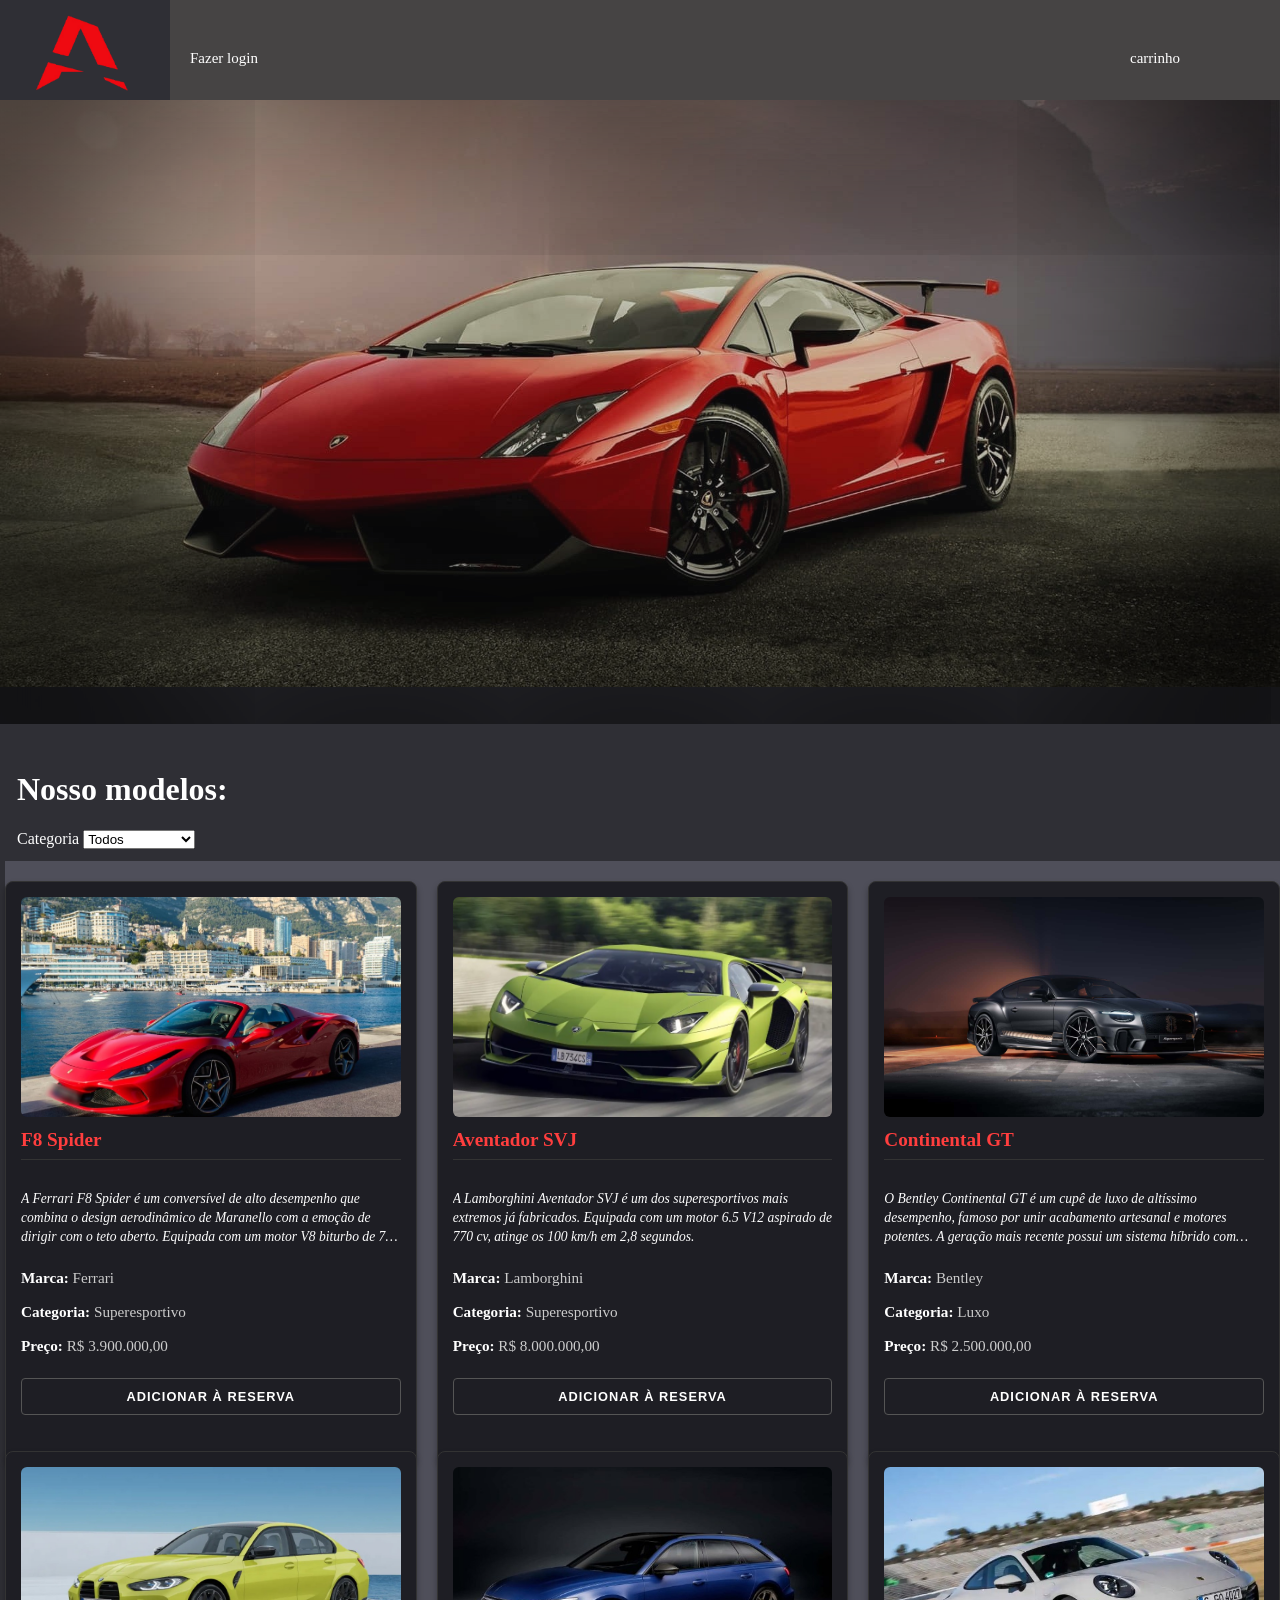
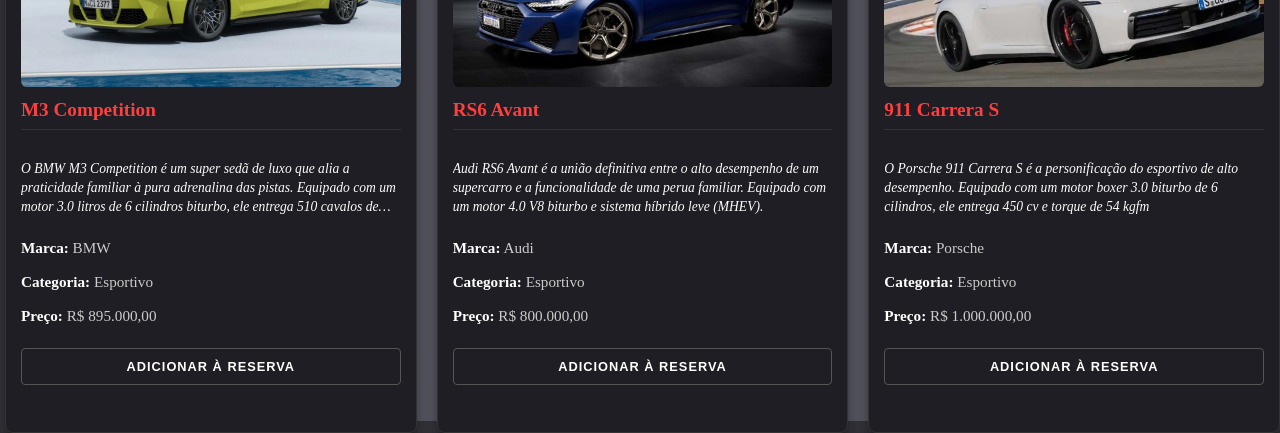
==== index.html @ a8a2beb6 "Ajuste de estrutura e caminhos para compatibilidade com Vercel" ====
<!DOCTYPE html>
<html lang="pt-Br">
<head>
    <meta charset="UTF-8">
    <meta name="viewport" content="width=device-width, initial-scale=1.0">
    <link rel="icon" href="assets/Afavicon.png">
    <link rel="stylesheet" href="style/styleIndex.css">
    <link rel="stylesheet" href="style/catalogo.css">
    <script src="scripts/estilizarScript.js" defer></script>
    <title>Apex Grand Prix</title> 
</head>
<body>
    <header>
        <div id="principalLogo">
            <img  src="assets/AfaviconSemFundo.png" alt="Marca do projeto dev de sistemas">  
        </div>
         <div id="slides">
                <img src="assets/lambo1001px.jpg" alt="" class="carrosslide" style="opacity: 80%;">
                <img src="assets/rolls royce1001px.jpg" alt="" class="carrosslide">
                <img src="assets/ferrari1001px.jpg" alt="" class="carrosslide">
            </div>  <!--Seria legal fazer as imagen se adequarem ao tamanho da tela-->
            <div id="slidesSombra"></div>

    </header>
    <nav>
        <div id="links">
                    <a id="linkLogin" href="login.html">Fazer login <img src="" alt=""></a>
                    <a id="linkCarrinho" href="carrinho.html">carrinho</a>

        </div>
        <div id="fundoPreto"></div>
    </nav>
    <main>
        <h1 id="h1Catalogo">Nosso modelos:</h1>
        <div class ="controls">
            <th>Categoria</th>
            <select id="filtroCategoria" onchange="filtrarCategoria()">
                <option value="Todos" >Todos</option>
                <option value="Superesportivo"> Superesportivo</option>
                <option value="Esportivo">Esportivo</option>
            </select>
        </div>
        <div id="catalogo">
            <script src="scripts/catalogo.js" defer></script>
        </div>
    </main>
</body>
</html>
---- style/styleIndex.css ----
body{
    margin: 0;
    padding: 0;
    color: white;
    background-color: #2f2f35;
    font-family:'Times New Roman', Times, serif;
}main{
    padding-left: 5px;
    position: relative;
    top: 750px;
}#principalLogo{
    display: flex;
    justify-content: center;
    align-items: center;
    background-color: black;
    opacity: 100%;
}#principalLogobcg{
    position: absolute;
    justify-self: center;
    width: 200px;
    height: 200px;
    z-index: 3;
    background-color: black;
    
}
#principalLogo img{
    position: fixed;
    top: 10px;
    left: 20px;
    width: 120px;
    height: 90px;
    border-width: 12px;
    box-shadow: 12px 12px solid black;
    opacity: 100%;
    z-index: 5;
}header h1{
    text-align: center;
}nav{
    background-color:rgb(70, 68, 68);
    height: 100px;
    width: 100%;
    position: fixed;
    top: 0px;
    left: 0px;
    z-index: 4;
    opacity: 100%;
}a{
    color: rgb(255, 255, 255);
    background-color: transparent;
    width: fit-content;
}.carrosslide{
    position: absolute;
    top: 20px;
    width: 100%;
    height: fit-content;
    opacity: 0%;
    transition-duration: 1s;
   
}#slidesSombra {
    position: absolute;
    top: 20px;
    justify-self: center;
    display: block; 
    width: 100%;
    height: 704px;
    opacity: 100%;
    box-shadow: inset 0px 0px 10000px 50px rgba(0, 0, 0, 1);
}#links{
    display: flex;
    justify-items: space-between;
    position: relative;
    top: 40px;
    left: 200px;
    width: 80px;
}#links a{
    padding-left: 40px;
    font-size: 15px;
    opacity: 100%;
    transition-duration: 0.3s;
    text-decoration: none;
}#links a:hover{
    color: #ff3e3e;
    font-size: 17px;
    transition-duration: 0.3s;
}#linkCarrinho {
    position: fixed;
    width: 130px;
    height: 70px;
    top: 50px;
    right: 20px;
}#linkLogin{
    position: fixed;
    top: 50px;
    left: 150px;
}#h1Catalogo{
    padding-left: 12px;
}#fundoPreto{
    position: fixed;
    top: 0px;
    left: 0px;
    height: 100px;
    background-color: #2f2f35;
    width: 170px;
    z-index: 5;
}.controls{
    padding-left: 12px;
    padding-bottom: 12px;
}
---- style/catalogo.css ----
#catalogo{
    width: 100%;
    height: fit-content;
    background-color: #4f4f5a;
    justify-self: center;
    display: grid;
    grid-template-columns: repeat(3, 1fr);
    gap: 20px;
    padding: 20px 0;
    width: 100%;
} 
.produto-card {
    background-color: #1e1e24; 
    border: 1px solid #333;
    border-radius: 8px;
    padding: 15px;
    color: #fff;
    display: flex;
    flex-direction: column;
    height: 100%;
    box-shadow: 0 4px 6px rgba(0, 0, 0, 0.3);
    transition: transform 0.2s ease, box-shadow 0.2s ease;
}
.produto-card:hover {
    transform: translateY(-5px);
    box-shadow: 0 6px 12px rgba(255, 255, 255, 0.1);
    border-color: #ff3e3e; 
}
.produto-card h3 {
    margin-top: 0;
    font-size: 1.2rem;
    color: #ff3e3e; 
    border-bottom: 1px solid #333;
    padding-bottom: 8px;
}
.produto-card p {
    margin: 8px 0;
    font-size: 0.95rem;
    color: #cccccc;
}
.produto-card p strong {
    color: #fff;
}
.produto-card .carro-foto {
    width: 100%;         
    height: 220px;        
    object-fit: cover;    
    border-radius: 6px;   
    margin-bottom: 12px;

}
.produto-card .carro-descricao {
    font-size: 0.85rem;
    color: #fdfdfd;       
    line-height: 1.4;     
    margin: 10px 0 15px 0;
    font-style: italic;  
    
    display: -webkit-box;
    -webkit-line-clamp: 3;
    -webkit-box-orient: vertical;
    overflow: hidden;
}

@media(max-width: 600px) {
    #catalogo{
        grid-template-columns: repeat(1 ,1fr);
    }    
} 

@media(max-width: 800px) {
    #catalogo{
        grid-template-columns: repeat(1, 1fr);
    }     
} 

.btn-add {
    margin-top: 15px;
    background-color: transparent;
    color: #fff;
    border: 1px solid #555;
    padding: 10px 0;
    width: 100%;
    font-size: 0.8rem;
    cursor: pointer;
    border-radius: 4px;
    transition: all 0.2s ease;
    font-weight: bold;
    text-transform: uppercase;
    letter-spacing: 1px;
}

.btn-add:hover {
    border-color: #ff3e3e;
    color: #ff3e3e;
    background-color: rgba(255, 62, 62, 0.05);
}
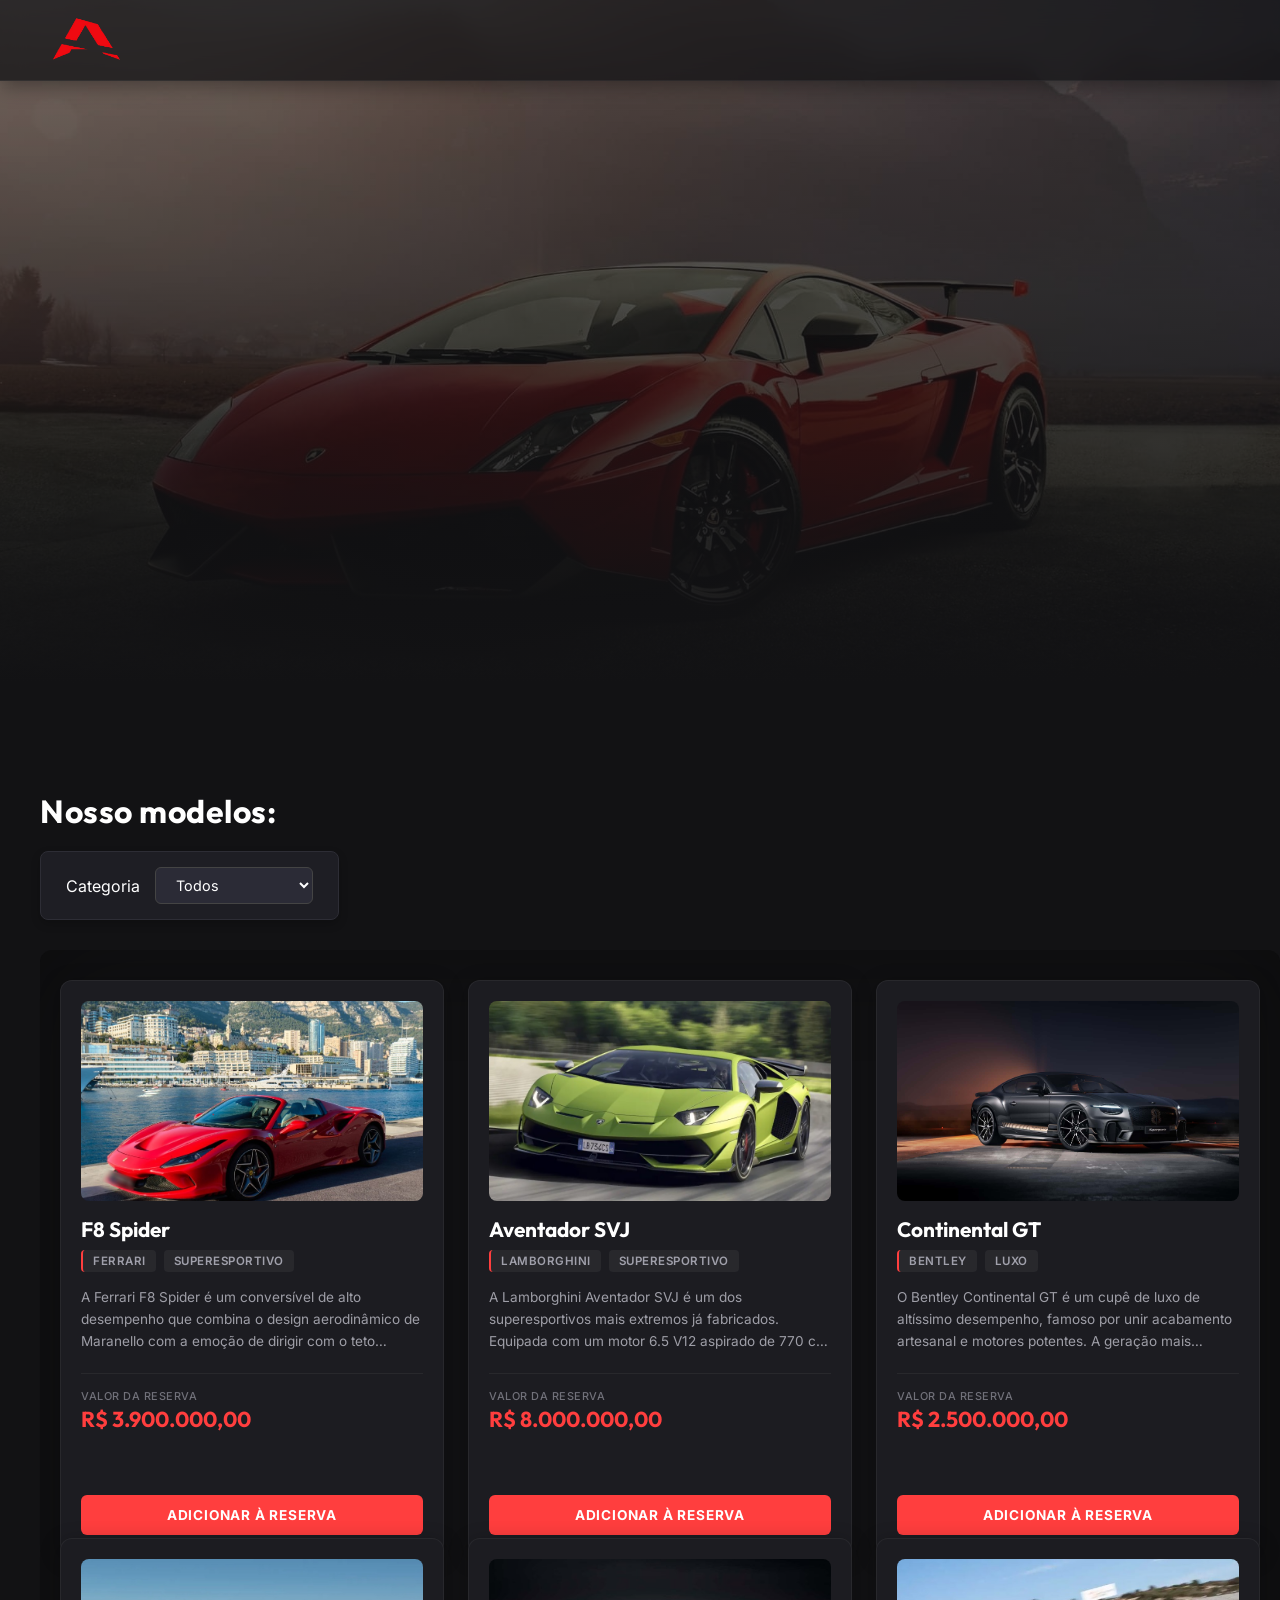
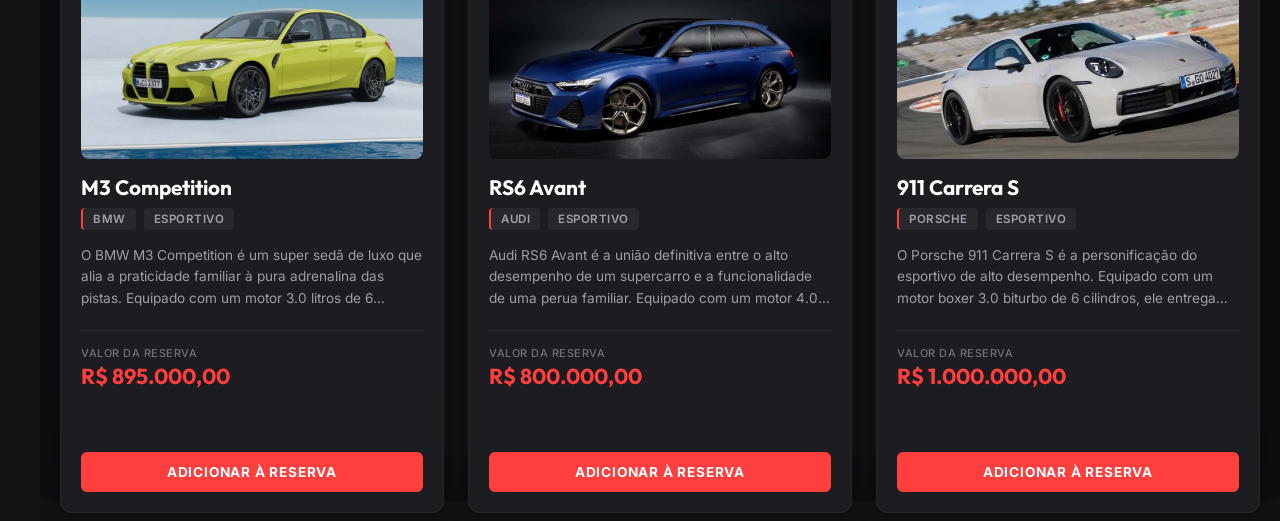
==== commit e967c471: "Style: Redesign premium da home, catalogo de produtos e rebranding para GrandCars" ====
--- a/index.html
+++ b/index.html
@@ -7,12 +7,12 @@
     <link rel="stylesheet" href="style/styleIndex.css">
     <link rel="stylesheet" href="style/catalogo.css">
     <script src="scripts/estilizarScript.js" defer></script>
-    <title>Apex Grand Prix</title> 
+    <title>GrandCars</title> 
 </head>
 <body>
     <header>
         <div id="principalLogo">
-            <img  src="assets/AfaviconSemFundo.png" alt="Marca do projeto dev de sistemas">  
+            <img  src="assets/AfaviconSemFundo.png" alt="GrandCars Logo">  
         </div>
          <div id="slides">
                 <img src="assets/lambo1001px.jpg" alt="" class="carrosslide" style="opacity: 80%;">
@@ -25,7 +25,7 @@
     <nav>
         <div id="links">
                     <a id="linkLogin" href="login.html">Fazer login <img src="" alt=""></a>
-                    <a id="linkCarrinho" href="carrinho.html">carrinho</a>
+                    <a id="linkCarrinho" href="carrinho.html">Carrinho</a>
 
         </div>
         <div id="fundoPreto"></div>
--- a/style/styleIndex.css
+++ b/style/styleIndex.css
@@ -1,108 +1,170 @@
-body{
+@import url('https://fonts.googleapis.com/css2?family=Inter:wght@300;400;500;600;700&family=Outfit:wght@400;600;700;800&display=swap');
+
+body {
     margin: 0;
     padding: 0;
     color: white;
-    background-color: #2f2f35;
-    font-family:'Times New Roman', Times, serif;
-}main{
-    padding-left: 5px;
+    background-color: #121214;
+    font-family: 'Inter', sans-serif;
+}
+
+main {
+    padding: 20px 40px;
     position: relative;
     top: 750px;
-}#principalLogo{
-    display: flex;
-    justify-content: center;
-    align-items: center;
-    background-color: black;
-    opacity: 100%;
-}#principalLogobcg{
-    position: absolute;
-    justify-self: center;
-    width: 200px;
-    height: 200px;
-    z-index: 3;
-    background-color: black;
-    
 }
-#principalLogo img{
-    position: fixed;
-    top: 10px;
-    left: 20px;
-    width: 120px;
-    height: 90px;
-    border-width: 12px;
-    box-shadow: 12px 12px solid black;
-    opacity: 100%;
-    z-index: 5;
-}header h1{
-    text-align: center;
-}nav{
-    background-color:rgb(70, 68, 68);
-    height: 100px;
+
+h1, h2, h3, th {
+    font-family: 'Outfit', sans-serif;
+}
+
+#h1Catalogo {
+    font-size: 2rem;
+    font-weight: 700;
+    margin-bottom: 20px;
+    letter-spacing: 0.5px;
+}
+
+/* Glassmorphic Navbar */
+nav {
+    background-color: rgba(18, 18, 20, 0.75);
+    backdrop-filter: blur(12px);
+    -webkit-backdrop-filter: blur(12px);
+    border-bottom: 1px solid rgba(255, 255, 255, 0.05);
+    height: 80px;
     width: 100%;
     position: fixed;
     top: 0px;
     left: 0px;
-    z-index: 4;
-    opacity: 100%;
-}a{
-    color: rgb(255, 255, 255);
-    background-color: transparent;
-    width: fit-content;
-}.carrosslide{
+    z-index: 10;
+    box-shadow: 0 4px 20px rgba(0, 0, 0, 0.4);
+}
+
+#links {
+    display: none;
+}
+
+#linkLogin {
+    position: fixed;
+    top: 30px;
+    left: 170px;
+    color: #ffffff;
+    font-size: 0.85rem;
+    text-transform: uppercase;
+    font-weight: 700;
+    letter-spacing: 1px;
+    text-decoration: none;
+    transition: color 0.2s, transform 0.2s;
+    z-index: 11;
+}
+
+#linkLogin:hover {
+    color: #ff3e3e;
+    transform: translateY(-1px);
+}
+
+#linkCarrinho {
+    position: fixed;
+    top: 30px;
+    right: 40px;
+    color: #ffffff;
+    font-size: 0.85rem;
+    text-transform: uppercase;
+    font-weight: 700;
+    letter-spacing: 1px;
+    text-decoration: none;
+    transition: color 0.2s, transform 0.2s;
+    z-index: 11;
+}
+
+#linkCarrinho:hover {
+    color: #ff3e3e;
+    transform: translateY(-1px);
+}
+
+/* Logo placement inside header */
+#principalLogo img {
+    position: fixed;
+    top: 15px;
+    left: 40px;
+    width: 90px;
+    height: 50px;
+    object-fit: contain;
+    z-index: 12;
+    transition: transform 0.2s;
+}
+
+#principalLogo img:hover {
+    transform: scale(1.05);
+}
+
+#fundoPreto, #principalLogobcg {
+    display: none;
+}
+
+/* Slide Banner styling */
+.carrosslide {
     position: absolute;
-    top: 20px;
+    top: 0px;
     width: 100%;
-    height: fit-content;
+    height: 720px;
+    object-fit: cover;
     opacity: 0%;
-    transition-duration: 1s;
-   
-}#slidesSombra {
+    transition: opacity 1s ease-in-out;
+}
+
+#slidesSombra {
     position: absolute;
-    top: 20px;
-    justify-self: center;
-    display: block; 
-    width: 100%;
-    height: 704px;
-    opacity: 100%;
-    box-shadow: inset 0px 0px 10000px 50px rgba(0, 0, 0, 1);
-}#links{
-    display: flex;
-    justify-items: space-between;
-    position: relative;
-    top: 40px;
-    left: 200px;
-    width: 80px;
-}#links a{
-    padding-left: 40px;
-    font-size: 15px;
-    opacity: 100%;
-    transition-duration: 0.3s;
-    text-decoration: none;
-}#links a:hover{
-    color: #ff3e3e;
-    font-size: 17px;
-    transition-duration: 0.3s;
-}#linkCarrinho {
-    position: fixed;
-    width: 130px;
-    height: 70px;
-    top: 50px;
-    right: 20px;
-}#linkLogin{
-    position: fixed;
-    top: 50px;
-    left: 150px;
-}#h1Catalogo{
-    padding-left: 12px;
-}#fundoPreto{
-    position: fixed;
     top: 0px;
     left: 0px;
-    height: 100px;
-    background-color: #2f2f35;
-    width: 170px;
-    z-index: 5;
-}.controls{
-    padding-left: 12px;
-    padding-bottom: 12px;
+    width: 100%;
+    height: 720px;
+    z-index: 2;
+    background: linear-gradient(to bottom, rgba(18, 18, 20, 0.4) 0%, rgba(18, 18, 20, 1) 95%);
+    pointer-events: none;
+}
+
+/* Custom Styled Filter Controls */
+.controls {
+    display: flex;
+    align-items: center;
+    gap: 15px;
+    margin-bottom: 30px;
+    background-color: #1e1e24;
+    padding: 15px 25px;
+    border-radius: 8px;
+    width: fit-content;
+    border: 1px solid #2d2d35;
+    box-shadow: 0 4px 10px rgba(0, 0, 0, 0.2);
+}
+
+.controls th {
+    font-size: 0.9rem;
+    font-weight: 600;
+    color: #aaa;
+    text-transform: uppercase;
+    letter-spacing: 0.5px;
+}
+
+#filtroCategoria {
+    background-color: #2b2b36;
+    color: #fff;
+    border: 1px solid #444;
+    padding: 8px 16px;
+    border-radius: 6px;
+    font-family: 'Inter', sans-serif;
+    font-size: 0.9rem;
+    outline: none;
+    cursor: pointer;
+    transition: border-color 0.2s, box-shadow 0.2s;
+}
+
+#filtroCategoria:focus {
+    border-color: #ff3e3e;
+    box-shadow: 0 0 5px rgba(255, 62, 62, 0.3);
+}
+
+#filtroCategoria option {
+    background-color: #1e1e24;
+    color: #fff;
 }
--- a/style/catalogo.css
+++ b/style/catalogo.css
@@ -1,99 +1,170 @@
-#catalogo{
+#catalogo {
     width: 100%;
     height: fit-content;
-    background-color: #4f4f5a;
+    background-color: #121214;
     justify-self: center;
     display: grid;
     grid-template-columns: repeat(3, 1fr);
-    gap: 20px;
-    padding: 20px 0;
-    width: 100%;
-} 
+    gap: 24px;
+    padding: 30px 20px;
+    border-radius: 12px;
+    box-shadow: inset 0 0 100px rgba(0, 0, 0, 0.4);
+}
+
 .produto-card {
-    background-color: #1e1e24; 
-    border: 1px solid #333;
-    border-radius: 8px;
-    padding: 15px;
+    background-color: #1c1c21; 
+    border: 1px solid rgba(255, 255, 255, 0.05);
+    border-radius: 12px;
+    padding: 20px;
     color: #fff;
     display: flex;
     flex-direction: column;
     height: 100%;
-    box-shadow: 0 4px 6px rgba(0, 0, 0, 0.3);
-    transition: transform 0.2s ease, box-shadow 0.2s ease;
+    box-shadow: 0 4px 20px rgba(0, 0, 0, 0.3);
+    transition: transform 0.3s cubic-bezier(0.25, 0.8, 0.25, 1), 
+                box-shadow 0.3s cubic-bezier(0.25, 0.8, 0.25, 1), 
+                border-color 0.3s ease;
 }
+
 .produto-card:hover {
-    transform: translateY(-5px);
-    box-shadow: 0 6px 12px rgba(255, 255, 255, 0.1);
+    transform: translateY(-8px);
+    box-shadow: 0 12px 30px rgba(211, 47, 47, 0.15);
     border-color: #ff3e3e; 
 }
+
+.carro-foto-container {
+    width: 100%;
+    height: 200px;
+    overflow: hidden;
+    border-radius: 8px;
+    margin-bottom: 15px;
+    background-color: #121214;
+}
+
+.produto-card .carro-foto {
+    width: 100%;         
+    height: 100%;        
+    object-fit: cover;    
+    transition: transform 0.5s ease;
+}
+
+.produto-card:hover .carro-foto {
+    transform: scale(1.06);
+}
+
 .produto-card h3 {
     margin-top: 0;
-    font-size: 1.2rem;
-    color: #ff3e3e; 
-    border-bottom: 1px solid #333;
-    padding-bottom: 8px;
+    margin-bottom: 8px;
+    font-size: 1.3rem;
+    color: #fff; 
+    font-family: 'Outfit', sans-serif;
+    font-weight: 700;
 }
-.produto-card p {
-    margin: 8px 0;
-    font-size: 0.95rem;
-    color: #cccccc;
+
+/* Badges/Tags system */
+.carro-tags {
+    display: flex;
+    gap: 8px;
+    margin-bottom: 15px;
 }
-.produto-card p strong {
-    color: #fff;
+
+.tag-brand, .tag-category {
+    background-color: rgba(255, 255, 255, 0.05);
+    color: #a0a0ab;
+    font-size: 0.72rem;
+    padding: 4px 10px;
+    border-radius: 4px;
+    font-weight: 600;
+    text-transform: uppercase;
+    letter-spacing: 0.5px;
+    font-family: 'Inter', sans-serif;
 }
-.produto-card .carro-foto {
-    width: 100%;         
-    height: 220px;        
-    object-fit: cover;    
-    border-radius: 6px;   
-    margin-bottom: 12px;
 
+.tag-brand {
+    border-left: 2px solid #ff3e3e;
 }
+
 .produto-card .carro-descricao {
     font-size: 0.85rem;
-    color: #fdfdfd;       
-    line-height: 1.4;     
-    margin: 10px 0 15px 0;
-    font-style: italic;  
+    color: #9e9ea7;       
+    line-height: 1.6;     
+    margin: 0px 0px 20px 0px;
+    font-family: 'Inter', sans-serif;
+    font-style: normal;
     
+    /* Clamp descriptions to exactly 3 lines */
     display: -webkit-box;
     -webkit-line-clamp: 3;
     -webkit-box-orient: vertical;
     overflow: hidden;
+    height: 4.8em;
 }
 
-@media(max-width: 600px) {
-    #catalogo{
-        grid-template-columns: repeat(1 ,1fr);
-    }    
-} 
+/* Price block styling */
+.carro-preco-container {
+    display: flex;
+    flex-direction: column;
+    margin-bottom: 20px;
+    padding-top: 15px;
+    border-top: 1px solid rgba(255, 255, 255, 0.05);
+}
 
-@media(max-width: 800px) {
-    #catalogo{
-        grid-template-columns: repeat(1, 1fr);
-    }     
-} 
+.preco-label {
+    font-size: 0.68rem;
+    color: #71717a;
+    text-transform: uppercase;
+    letter-spacing: 0.5px;
+    font-weight: 500;
+}
 
+.preco-valor {
+    font-size: 1.35rem;
+    font-weight: 700;
+    color: #ff3e3e;
+    font-family: 'Outfit', sans-serif;
+    margin-top: 2px;
+}
+
+/* Call to Action Button */
 .btn-add {
-    margin-top: 15px;
-    background-color: transparent;
+    margin-top: auto; /* aligns buttons to bottom edge */
+    background-color: #ff3e3e;
     color: #fff;
-    border: 1px solid #555;
-    padding: 10px 0;
+    border: none;
+    padding: 12px 0;
     width: 100%;
-    font-size: 0.8rem;
+    font-size: 0.85rem;
     cursor: pointer;
-    border-radius: 4px;
-    transition: all 0.2s ease;
-    font-weight: bold;
+    border-radius: 6px;
+    transition: background-color 0.2s, transform 0.2s, box-shadow 0.2s;
+    font-weight: 700;
     text-transform: uppercase;
-    letter-spacing: 1px;
+    letter-spacing: 0.8px;
+    font-family: 'Inter', sans-serif;
 }
 
 .btn-add:hover {
-    border-color: #ff3e3e;
-    color: #ff3e3e;
-    background-color: rgba(255, 62, 62, 0.05);
+    background-color: #e12d2d;
+    transform: translateY(-2px);
+    box-shadow: 0 4px 12px rgba(255, 62, 62, 0.3);
 }
- 
 
+.btn-add:active {
+    transform: translateY(0px);
+}
+
+/* Responsive configurations */
+@media(max-width: 1024px) {
+    #catalogo {
+        grid-template-columns: repeat(2, 1fr);
+        gap: 20px;
+    } 
+}
+
+@media(max-width: 680px) {
+    #catalogo {
+        grid-template-columns: repeat(1, 1fr);
+        gap: 20px;
+        padding: 20px 10px;
+    }     
+}
